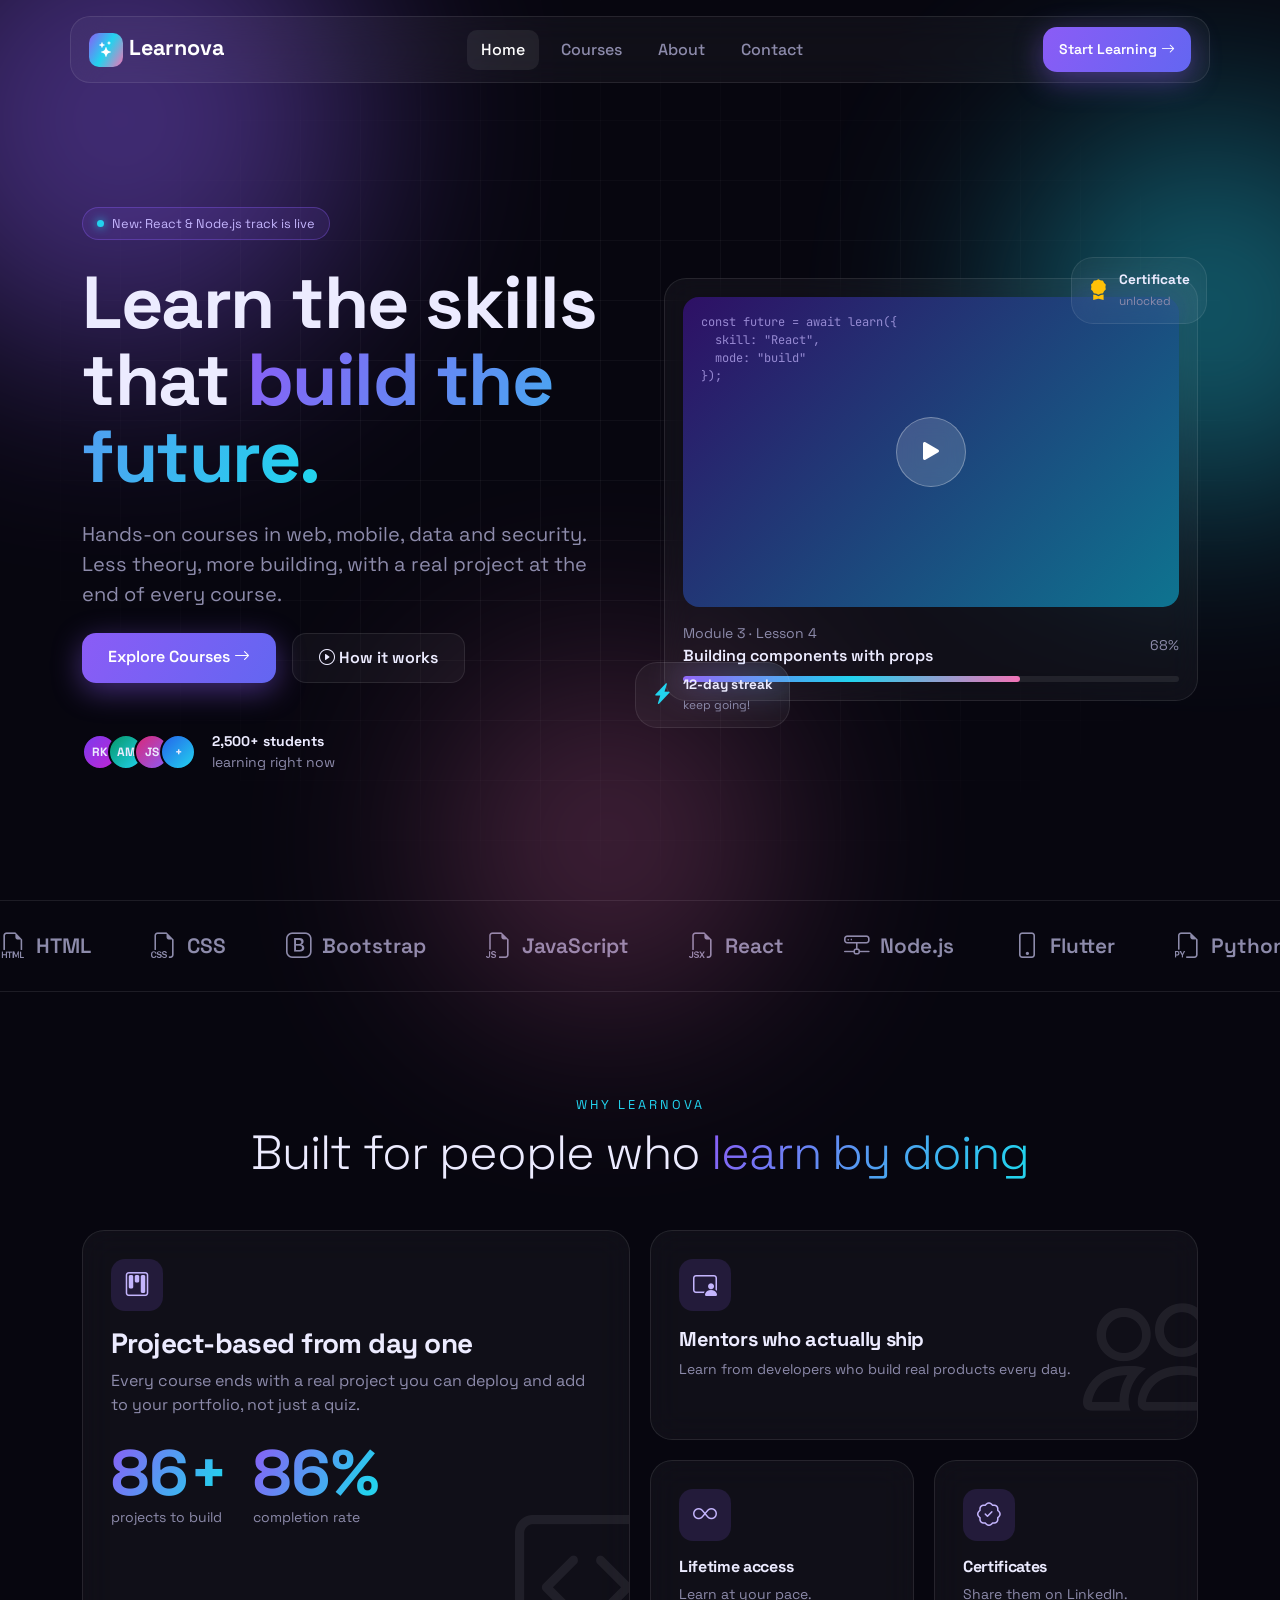
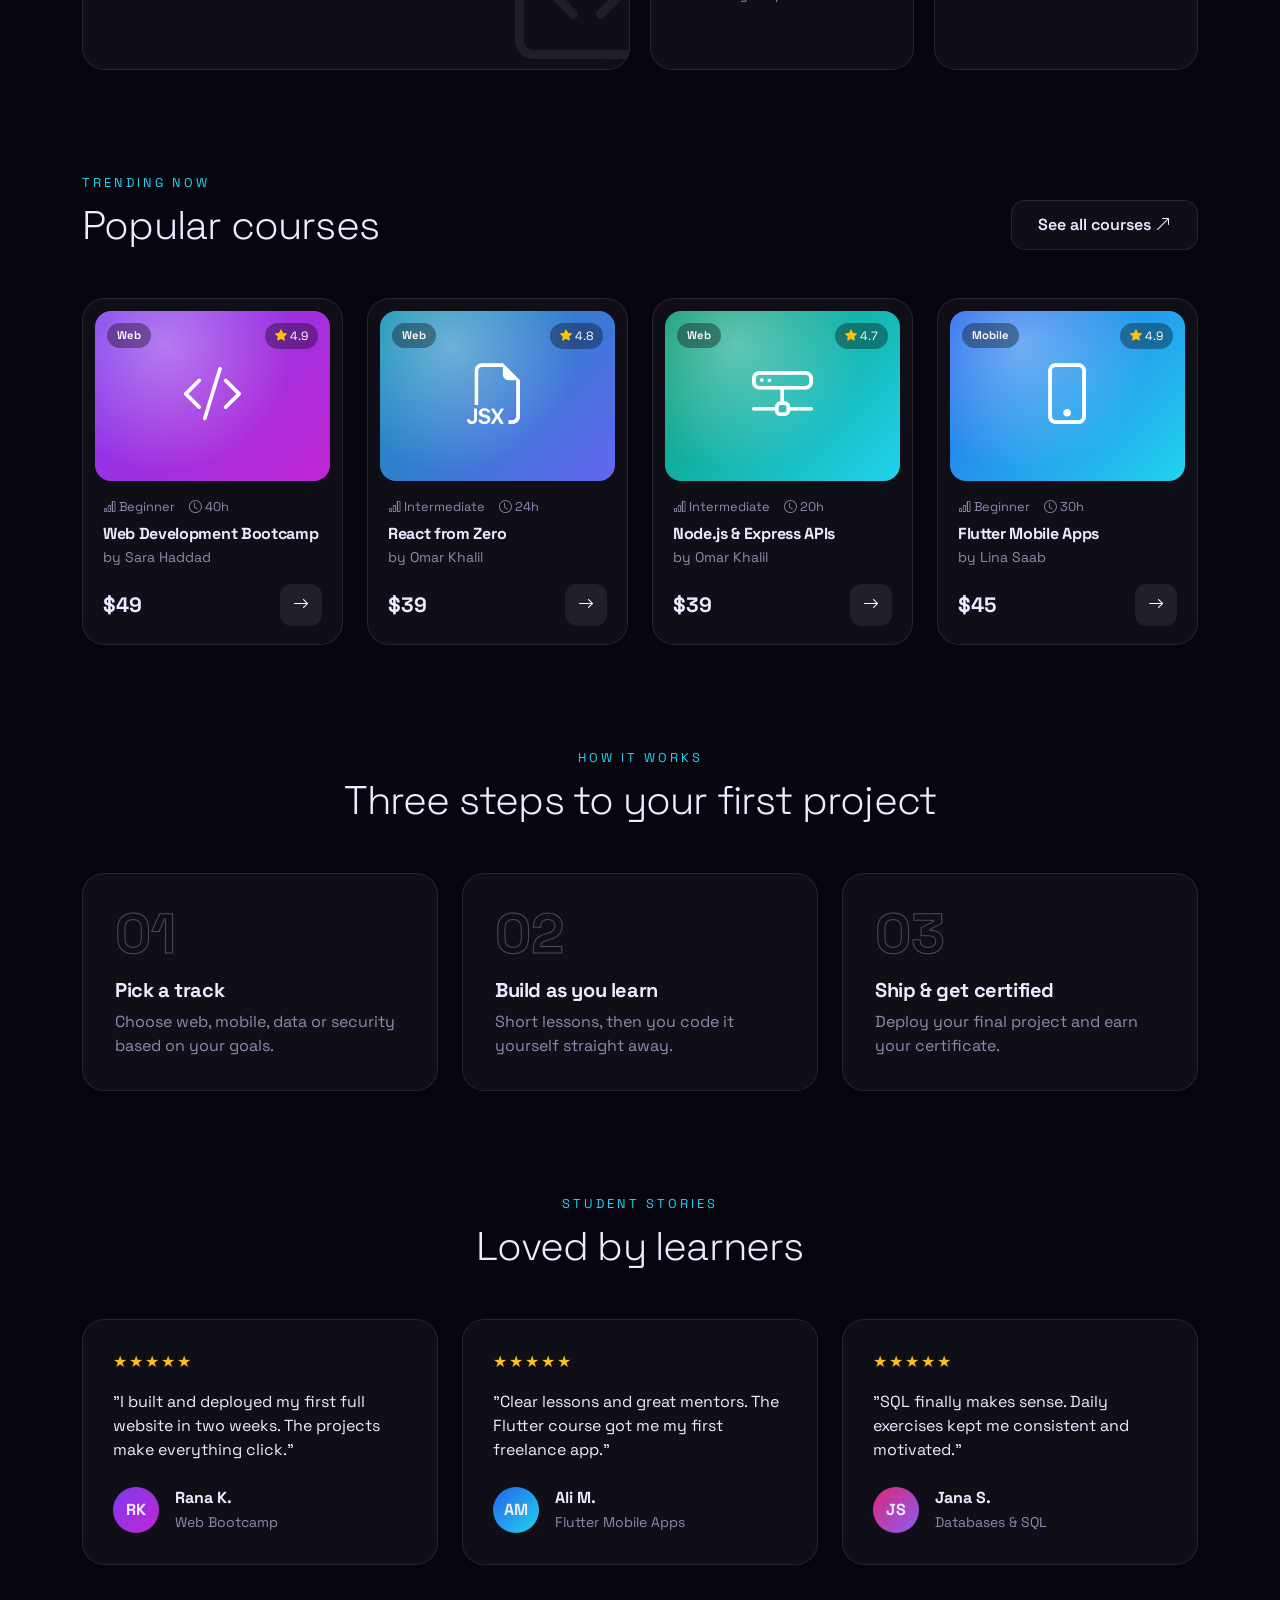
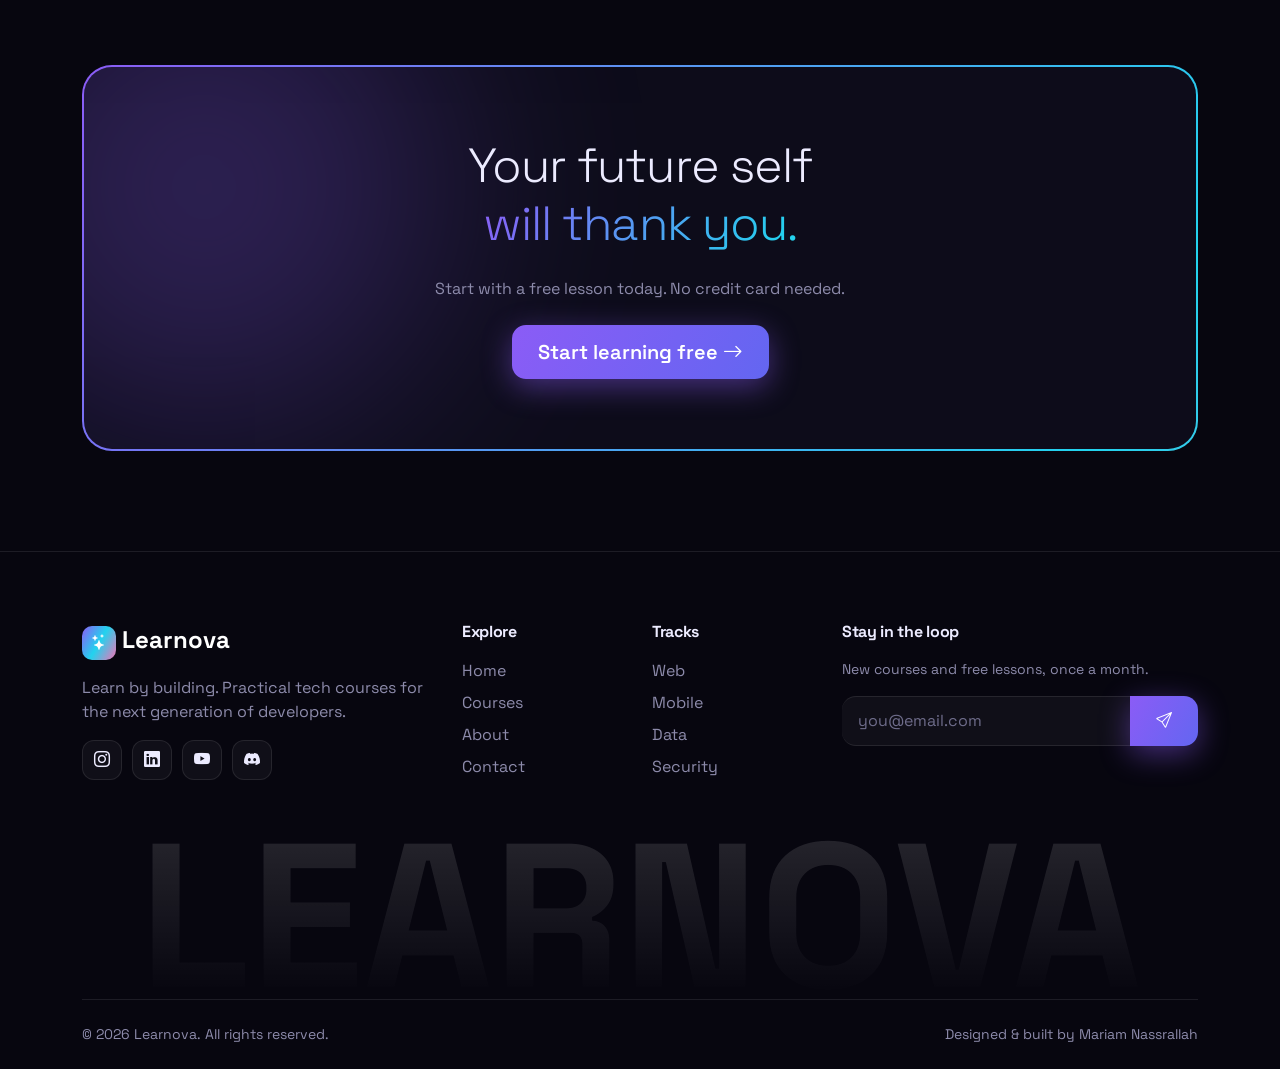
==== index.html @ 52e1ac87 "Initial commit: Learnova website" ====
<!DOCTYPE html>
<html lang="en" data-bs-theme="dark">
<head>
  <meta charset="UTF-8">
  <meta name="viewport" content="width=device-width, initial-scale=1.0">
  <title>Learn by building | Learnova</title>
  <link href="https://cdn.jsdelivr.net/npm/bootstrap@5.3.3/dist/css/bootstrap.min.css" rel="stylesheet">
  <link href="https://cdn.jsdelivr.net/npm/bootstrap-icons@1.11.3/font/bootstrap-icons.min.css" rel="stylesheet">
  <link href="https://fonts.googleapis.com/css2?family=Space+Grotesk:wght@400;500;600;700&family=JetBrains+Mono&display=swap" rel="stylesheet">
  <link href="css/style.css" rel="stylesheet">
</head>
<body>

  <!-- ===== Floating Navbar ===== -->
  <div class="nav-wrap">
    <nav class="navbar navbar-expand-lg glass container">
      <a class="navbar-brand" href="index.html"><span class="logo-mark"><i class="bi bi-stars"></i></span>Learnova</a>
      <button class="navbar-toggler border-0" type="button" data-bs-toggle="collapse" data-bs-target="#mainNav">
        <span class="navbar-toggler-icon"></span>
      </button>
      <div class="collapse navbar-collapse" id="mainNav">
        <ul class="navbar-nav mx-auto">
            <li class="nav-item"><a class="nav-link active" href="index.html">Home</a></li>
            <li class="nav-item"><a class="nav-link" href="courses.html">Courses</a></li>
            <li class="nav-item"><a class="nav-link" href="about.html">About</a></li>
            <li class="nav-item"><a class="nav-link" href="contact.html">Contact</a></li>
        </ul>
        <a href="courses.html" class="btn btn-glow btn-sm px-3">Start Learning <i class="bi bi-arrow-right"></i></a>
      </div>
    </nav>
  </div>

  <!-- ===== Hero ===== -->
  <section class="hero">
    <div class="blob blob-1"></div>
    <div class="blob blob-2"></div>
    <div class="blob blob-3"></div>
    <div class="grid-bg"></div>
    <div class="container z-1">
      <div class="row align-items-center g-5">
        <div class="col-lg-6 reveal">
          <span class="pill"><span class="dot"></span> New: React &amp; Node.js track is live</span>
          <h1 class="mt-4">Learn the skills<br>that <span class="grad-text">build the future.</span></h1>
          <p class="text-muted-c fs-5 my-4">Hands-on courses in web, mobile, data and security. Less theory, more building, with a real project at the end of every course.</p>
          <div class="d-flex flex-wrap gap-3">
            <a href="courses.html" class="btn btn-glow">Explore Courses <i class="bi bi-arrow-right"></i></a>
            <a href="about.html" class="btn btn-ghost"><i class="bi bi-play-circle"></i> How it works</a>
          </div>
          <div class="d-flex align-items-center gap-3 mt-5">
            <div class="avatars">
              <span class="g1">RK</span><span class="g3">AM</span><span class="g6">JS</span><span class="g4">+</span>
            </div>
            <div class="small"><b><span class="counter" data-target="2500">0</span>+ students</b><br><span class="text-muted-c">learning right now</span></div>
          </div>
        </div>

        <div class="col-lg-6 reveal delay-2">
          <div class="glass player">
            <div class="player-screen">
<pre>const future = await learn({
  skill: "React",
  mode: "build"
});</pre>
              <div class="play-btn"><i class="bi bi-play-fill"></i></div>
            </div>
            <div class="d-flex justify-content-between align-items-center mt-3">
              <div>
                <div class="small text-muted-c">Module 3 &middot; Lesson 4</div>
                <div class="fw-semibold">Building components with props</div>
              </div>
              <span class="small text-muted-c">68%</span>
            </div>
            <div class="progress-thin mt-2"><div style="width: 68%"></div></div>

            <div class="glass chip chip-1"><i class="bi bi-award-fill text-warning"></i><div><b>Certificate</b><br><small class="text-muted-c">unlocked</small></div></div>
            <div class="glass chip chip-2"><i class="bi bi-lightning-charge-fill" style="color: var(--cyan)"></i><div><b>12-day streak</b><br><small class="text-muted-c">keep going!</small></div></div>
          </div>
        </div>
      </div>
    </div>
  </section>

  <!-- ===== Tech marquee ===== -->
  <div class="marquee">
    <div class="marquee-track"><span><i class="bi bi-filetype-html"></i>HTML</span><span><i class="bi bi-filetype-css"></i>CSS</span><span><i class="bi bi-bootstrap"></i>Bootstrap</span><span><i class="bi bi-filetype-js"></i>JavaScript</span><span><i class="bi bi-filetype-jsx"></i>React</span><span><i class="bi bi-hdd-network"></i>Node.js</span><span><i class="bi bi-phone"></i>Flutter</span><span><i class="bi bi-filetype-py"></i>Python</span><span><i class="bi bi-database"></i>SQL</span><span><i class="bi bi-git"></i>Git</span><span><i class="bi bi-filetype-html"></i>HTML</span><span><i class="bi bi-filetype-css"></i>CSS</span><span><i class="bi bi-bootstrap"></i>Bootstrap</span><span><i class="bi bi-filetype-js"></i>JavaScript</span><span><i class="bi bi-filetype-jsx"></i>React</span><span><i class="bi bi-hdd-network"></i>Node.js</span><span><i class="bi bi-phone"></i>Flutter</span><span><i class="bi bi-filetype-py"></i>Python</span><span><i class="bi bi-database"></i>SQL</span><span><i class="bi bi-git"></i>Git</span></div>
  </div>

  <!-- ===== Bento: why us ===== -->
  <section>
    <div class="container">
      <div class="text-center mb-5 reveal">
        <span class="eyebrow">Why Learnova</span>
        <h2 class="display-5 mt-2">Built for people who <span class="grad-text">learn by doing</span></h2>
      </div>
      <div class="bento">
        <div class="glass span-2 row-2 reveal">
          <div class="bento-icon"><i class="bi bi-kanban"></i></div>
          <h3>Project-based from day one</h3>
          <p class="text-muted-c">Every course ends with a real project you can deploy and add to your portfolio, not just a quiz.</p>
          <div class="d-flex gap-4 mt-4">
            <div><div class="big-num grad-text"><span class="counter" data-target="120">0</span>+</div><small class="text-muted-c">projects to build</small></div>
            <div><div class="big-num grad-text"><span class="counter" data-target="95">0</span>%</div><small class="text-muted-c">completion rate</small></div>
          </div>
          <i class="bi bi-code-square deco"></i>
        </div>
        <div class="glass span-2 reveal delay-1">
          <div class="bento-icon"><i class="bi bi-person-video3"></i></div>
          <h5>Mentors who actually ship</h5>
          <p class="text-muted-c small mb-0">Learn from developers who build real products every day.</p>
          <i class="bi bi-people deco"></i>
        </div>
        <div class="glass reveal delay-2">
          <div class="bento-icon"><i class="bi bi-infinity"></i></div>
          <h6>Lifetime access</h6>
          <p class="text-muted-c small mb-0">Learn at your pace.</p>
        </div>
        <div class="glass reveal delay-3">
          <div class="bento-icon"><i class="bi bi-patch-check"></i></div>
          <h6>Certificates</h6>
          <p class="text-muted-c small mb-0">Share them on LinkedIn.</p>
        </div>
      </div>
    </div>
  </section>

  <!-- ===== Trending courses ===== -->
  <section class="pt-0">
    <div class="container">
      <div class="d-flex justify-content-between align-items-end flex-wrap gap-3 mb-5 reveal">
        <div>
          <span class="eyebrow">Trending now</span>
          <h2 class="display-6 mt-2 mb-0">Popular courses</h2>
        </div>
        <a href="courses.html" class="btn btn-ghost">See all courses <i class="bi bi-arrow-up-right"></i></a>
      </div>
      <div class="row g-4">
        <div class="col-sm-6 col-lg-3 course-item reveal delay-0" data-category="web">
          <a href="course-details.html?id=web-dev" class="glass course-card text-reset">
            <div class="course-thumb g1">
              <span class="tag">Web</span>
              <span class="rating"><i class="bi bi-star-fill text-warning"></i> 4.9</span>
              <i class="bi bi-code-slash"></i>
            </div>
            <div class="course-body">
              <div class="course-meta mb-2"><span><i class="bi bi-bar-chart"></i> Beginner</span><span><i class="bi bi-clock"></i> 40h</span></div>
              <h5 class="fs-6 mb-1">Web Development Bootcamp</h5>
              <p class="small text-muted-c mb-3">by Sara Haddad</p>
              <div class="d-flex justify-content-between align-items-center mt-auto">
                <span class="price">$49</span>
                <span class="arrow-btn"><i class="bi bi-arrow-right"></i></span>
              </div>
            </div>
          </a>
        </div>
        <div class="col-sm-6 col-lg-3 course-item reveal delay-1" data-category="web">
          <a href="course-details.html?id=react" class="glass course-card text-reset">
            <div class="course-thumb g2">
              <span class="tag">Web</span>
              <span class="rating"><i class="bi bi-star-fill text-warning"></i> 4.8</span>
              <i class="bi bi-filetype-jsx"></i>
            </div>
            <div class="course-body">
              <div class="course-meta mb-2"><span><i class="bi bi-bar-chart"></i> Intermediate</span><span><i class="bi bi-clock"></i> 24h</span></div>
              <h5 class="fs-6 mb-1">React from Zero</h5>
              <p class="small text-muted-c mb-3">by Omar Khalil</p>
              <div class="d-flex justify-content-between align-items-center mt-auto">
                <span class="price">$39</span>
                <span class="arrow-btn"><i class="bi bi-arrow-right"></i></span>
              </div>
            </div>
          </a>
        </div>
        <div class="col-sm-6 col-lg-3 course-item reveal delay-2" data-category="web">
          <a href="course-details.html?id=node" class="glass course-card text-reset">
            <div class="course-thumb g3">
              <span class="tag">Web</span>
              <span class="rating"><i class="bi bi-star-fill text-warning"></i> 4.7</span>
              <i class="bi bi-hdd-network"></i>
            </div>
            <div class="course-body">
              <div class="course-meta mb-2"><span><i class="bi bi-bar-chart"></i> Intermediate</span><span><i class="bi bi-clock"></i> 20h</span></div>
              <h5 class="fs-6 mb-1">Node.js & Express APIs</h5>
              <p class="small text-muted-c mb-3">by Omar Khalil</p>
              <div class="d-flex justify-content-between align-items-center mt-auto">
                <span class="price">$39</span>
                <span class="arrow-btn"><i class="bi bi-arrow-right"></i></span>
              </div>
            </div>
          </a>
        </div>
        <div class="col-sm-6 col-lg-3 course-item reveal delay-3" data-category="mobile">
          <a href="course-details.html?id=flutter" class="glass course-card text-reset">
            <div class="course-thumb g4">
              <span class="tag">Mobile</span>
              <span class="rating"><i class="bi bi-star-fill text-warning"></i> 4.9</span>
              <i class="bi bi-phone"></i>
            </div>
            <div class="course-body">
              <div class="course-meta mb-2"><span><i class="bi bi-bar-chart"></i> Beginner</span><span><i class="bi bi-clock"></i> 30h</span></div>
              <h5 class="fs-6 mb-1">Flutter Mobile Apps</h5>
              <p class="small text-muted-c mb-3">by Lina Saab</p>
              <div class="d-flex justify-content-between align-items-center mt-auto">
                <span class="price">$45</span>
                <span class="arrow-btn"><i class="bi bi-arrow-right"></i></span>
              </div>
            </div>
          </a>
        </div>
      </div>
    </div>
  </section>

  <!-- ===== How it works ===== -->
  <section class="pt-0">
    <div class="container">
      <div class="text-center mb-5 reveal">
        <span class="eyebrow">How it works</span>
        <h2 class="display-6 mt-2">Three steps to your first project</h2>
      </div>
      <div class="row g-4">
        <div class="col-md-4 reveal"><div class="glass step"><div class="step-num">01</div><h5 class="mt-3">Pick a track</h5><p class="text-muted-c mb-0">Choose web, mobile, data or security based on your goals.</p></div></div>
        <div class="col-md-4 reveal delay-1"><div class="glass step"><div class="step-num">02</div><h5 class="mt-3">Build as you learn</h5><p class="text-muted-c mb-0">Short lessons, then you code it yourself straight away.</p></div></div>
        <div class="col-md-4 reveal delay-2"><div class="glass step"><div class="step-num">03</div><h5 class="mt-3">Ship &amp; get certified</h5><p class="text-muted-c mb-0">Deploy your final project and earn your certificate.</p></div></div>
      </div>
    </div>
  </section>

  <!-- ===== Testimonials ===== -->
  <section class="pt-0">
    <div class="container">
      <div class="text-center mb-5 reveal">
        <span class="eyebrow">Student stories</span>
        <h2 class="display-6 mt-2">Loved by learners</h2>
      </div>
      <div class="row g-4">
        <div class="col-md-4 reveal"><div class="glass quote-card"><div class="stars mb-3">&#9733;&#9733;&#9733;&#9733;&#9733;</div><p>"I built and deployed my first full website in two weeks. The projects make everything click."</p><div class="d-flex align-items-center gap-3 mt-4"><div class="avatar g1">RK</div><div><b>Rana K.</b><br><small class="text-muted-c">Web Bootcamp</small></div></div></div></div>
        <div class="col-md-4 reveal delay-1"><div class="glass quote-card"><div class="stars mb-3">&#9733;&#9733;&#9733;&#9733;&#9733;</div><p>"Clear lessons and great mentors. The Flutter course got me my first freelance app."</p><div class="d-flex align-items-center gap-3 mt-4"><div class="avatar g4">AM</div><div><b>Ali M.</b><br><small class="text-muted-c">Flutter Mobile Apps</small></div></div></div></div>
        <div class="col-md-4 reveal delay-2"><div class="glass quote-card"><div class="stars mb-3">&#9733;&#9733;&#9733;&#9733;&#9733;</div><p>"SQL finally makes sense. Daily exercises kept me consistent and motivated."</p><div class="d-flex align-items-center gap-3 mt-4"><div class="avatar g6">JS</div><div><b>Jana S.</b><br><small class="text-muted-c">Databases &amp; SQL</small></div></div></div></div>
      </div>
    </div>
  </section>

  <!-- ===== CTA ===== -->
  <section class="pt-0">
    <div class="container reveal">
      <div class="cta-border">
        <div class="cta-inner text-center">
          <div class="blob blob-1" style="opacity: 0.25;"></div>
          <div class="z-1">
            <h2 class="display-5">Your future self<br><span class="grad-text">will thank you.</span></h2>
            <p class="text-muted-c my-4">Start with a free lesson today. No credit card needed.</p>
            <a href="courses.html" class="btn btn-glow btn-lg">Start learning free <i class="bi bi-arrow-right"></i></a>
          </div>
        </div>
      </div>
    </div>
  </section>

  <!-- ===== Footer ===== -->
  <footer>
    <div class="container">
      <div class="row g-4">
        <div class="col-lg-4">
          <a class="navbar-brand fs-4 fw-bold text-white" href="index.html"><span class="logo-mark"><i class="bi bi-stars"></i></span>Learnova</a>
          <p class="text-muted-c mt-3">Learn by building. Practical tech courses for the next generation of developers.</p>
          <div class="social">
            <a href="#"><i class="bi bi-instagram"></i></a>
            <a href="#"><i class="bi bi-linkedin"></i></a>
            <a href="#"><i class="bi bi-youtube"></i></a>
            <a href="#"><i class="bi bi-discord"></i></a>
          </div>
        </div>
        <div class="col-6 col-lg-2">
          <h6>Explore</h6>
          <ul class="list-unstyled">
            <li class="mb-2"><a href="index.html">Home</a></li>
            <li class="mb-2"><a href="courses.html">Courses</a></li>
            <li class="mb-2"><a href="about.html">About</a></li>
            <li class="mb-2"><a href="contact.html">Contact</a></li>
          </ul>
        </div>
        <div class="col-6 col-lg-2">
          <h6>Tracks</h6>
          <ul class="list-unstyled">
            <li class="mb-2"><a href="courses.html">Web</a></li>
            <li class="mb-2"><a href="courses.html">Mobile</a></li>
            <li class="mb-2"><a href="courses.html">Data</a></li>
            <li class="mb-2"><a href="courses.html">Security</a></li>
          </ul>
        </div>
        <div class="col-lg-4">
          <h6>Stay in the loop</h6>
          <p class="text-muted-c small">New courses and free lessons, once a month.</p>
          <div class="input-group">
            <input type="email" class="form-control" placeholder="you@email.com">
            <button class="btn btn-glow"><i class="bi bi-send"></i></button>
          </div>
        </div>
      </div>
      <div class="big-word">LEARNOVA</div>
      <div class="d-flex flex-column flex-md-row justify-content-between py-4 small text-muted-c gap-2" style="border-top: 1px solid var(--glass-border);">
        <span>&copy; 2026 Learnova. All rights reserved.</span>
        <span>Designed &amp; built by Mariam Nassrallah</span>
      </div>
    </div>
  </footer>

  <script src="https://cdn.jsdelivr.net/npm/bootstrap@5.3.3/dist/js/bootstrap.bundle.min.js"></script>
  <script src="js/main.js"></script>
</body>
</html>
---- css/style.css ----
/* =========================================
   Learnova - modern dark theme
   ========================================= */
:root {
  --bg: #07060f;
  --bg-2: #0d0c1a;
  --text: #ecebff;
  --muted: #8d8bab;
  --violet: #8b5cf6;
  --cyan: #22d3ee;
  --pink: #f472b6;
  --glass: rgba(255, 255, 255, 0.04);
  --glass-border: rgba(255, 255, 255, 0.09);
  --grad: linear-gradient(120deg, var(--violet), var(--cyan), var(--pink));
}

body {
  background: var(--bg);
  color: var(--text);
  font-family: "Space Grotesk", sans-serif;
  overflow-x: hidden;
}
h1, h2, h3, h4, h5, h6 { font-weight: 700; letter-spacing: -0.02em; }
section { padding: 100px 0; position: relative; }
a { text-decoration: none; }
.text-muted-c { color: var(--muted) !important; }
::selection { background: var(--violet); color: #fff; }

/* ---------- Background blobs + grid ---------- */
.blob {
  position: absolute; border-radius: 50%; filter: blur(110px);
  opacity: 0.45; z-index: 0; pointer-events: none;
  animation: float 12s ease-in-out infinite alternate;
}
.blob-1 { width: 480px; height: 480px; background: var(--violet); top: -120px; left: -120px; }
.blob-2 { width: 380px; height: 380px; background: var(--cyan); top: 120px; right: -120px; animation-delay: -4s; }
.blob-3 { width: 320px; height: 320px; background: var(--pink); bottom: -100px; left: 35%; animation-delay: -8s; opacity: 0.3; }
@keyframes float { to { transform: translate(40px, 30px) scale(1.1); } }

.grid-bg {
  position: absolute; inset: 0; z-index: 0; pointer-events: none;
  background-image:
    linear-gradient(rgba(255,255,255,0.04) 1px, transparent 1px),
    linear-gradient(90deg, rgba(255,255,255,0.04) 1px, transparent 1px);
  background-size: 60px 60px;
  mask-image: radial-gradient(ellipse at center, #000 30%, transparent 75%);
}
.z-1 { position: relative; z-index: 1; }

/* ---------- Glass + gradient helpers ---------- */
.glass {
  background: var(--glass);
  border: 1px solid var(--glass-border);
  backdrop-filter: blur(16px);
  -webkit-backdrop-filter: blur(16px);
  border-radius: 22px;
}
.grad-text {
  background: var(--grad);
  background-size: 200% auto;
  -webkit-background-clip: text; background-clip: text;
  color: transparent;
  animation: shine 5s linear infinite;
}
@keyframes shine { to { background-position: 200% center; } }

.pill {
  display: inline-flex; align-items: center; gap: 8px;
  padding: 6px 14px; border-radius: 50px; font-size: 0.8rem;
  background: rgba(139, 92, 246, 0.12); border: 1px solid rgba(139, 92, 246, 0.35);
  color: #c4b5fd;
}
.pill .dot { width: 7px; height: 7px; border-radius: 50%; background: var(--cyan); box-shadow: 0 0 10px var(--cyan); }
.eyebrow { font-size: 0.8rem; letter-spacing: 3px; text-transform: uppercase; color: var(--cyan); }

/* ---------- Buttons ---------- */
.btn-glow {
  background: linear-gradient(120deg, var(--violet), #6366f1);
  color: #fff; border: none; border-radius: 14px; padding: 12px 26px; font-weight: 600;
  box-shadow: 0 8px 30px rgba(139, 92, 246, 0.45); transition: 0.3s;
}
.btn-glow:hover { color: #fff; transform: translateY(-2px); box-shadow: 0 12px 40px rgba(139, 92, 246, 0.65); }
.btn-ghost {
  background: var(--glass); border: 1px solid var(--glass-border); color: var(--text);
  border-radius: 14px; padding: 12px 26px; font-weight: 600; transition: 0.3s;
}
.btn-ghost:hover { background: rgba(255,255,255,0.1); color: #fff; }

/* ---------- Floating pill navbar ---------- */
.nav-wrap { position: fixed; top: 16px; left: 0; right: 0; z-index: 1000; padding: 0 12px; }
.navbar.glass { border-radius: 20px; padding: 10px 18px; transition: 0.3s; }
.navbar.scrolled { background: rgba(13, 12, 26, 0.85); }
.navbar-brand { font-weight: 700; font-size: 1.35rem; color: #fff !important; }
.logo-mark {
  display: inline-flex; width: 34px; height: 34px; border-radius: 10px; margin-right: 6px;
  background: var(--grad); align-items: center; justify-content: center; font-size: 1rem;
}
.navbar .nav-link { color: var(--muted); font-weight: 500; margin: 0 4px; border-radius: 10px; padding: 8px 14px !important; }
.navbar .nav-link:hover { color: #fff; }
.navbar .nav-link.active { color: #fff; background: rgba(255,255,255,0.07); }

/* ---------- Hero ---------- */
.hero { padding: 180px 0 100px; min-height: 100vh; display: flex; align-items: center; }
.hero h1 { font-size: clamp(2.6rem, 6vw, 4.6rem); line-height: 1.05; }
.avatars span {
  width: 36px; height: 36px; border-radius: 50%; display: inline-flex; align-items: center; justify-content: center;
  border: 2px solid var(--bg); margin-left: -10px; font-size: 0.75rem; font-weight: 700;
}
.avatars span:first-child { margin-left: 0; }

/* Player mockup */
.player { padding: 18px; position: relative; }
.player-screen {
  border-radius: 16px; aspect-ratio: 16 / 10; position: relative; overflow: hidden;
  background: linear-gradient(135deg, #2e1065, #0e7490);
  display: flex; align-items: center; justify-content: center;
}
.player-screen pre {
  position: absolute; left: 18px; top: 16px; margin: 0; font-size: 0.75rem;
  font-family: "JetBrains Mono", monospace; color: #c4b5fd; opacity: 0.7;
}
.play-btn {
  width: 70px; height: 70px; border-radius: 50%; background: rgba(255,255,255,0.15);
  backdrop-filter: blur(10px); display: flex; align-items: center; justify-content: center;
  font-size: 2rem; color: #fff; border: 1px solid rgba(255,255,255,0.3);
  animation: pulse 2s infinite;
}
@keyframes pulse {
  0% { box-shadow: 0 0 0 0 rgba(255,255,255,0.4); }
  100% { box-shadow: 0 0 0 25px rgba(255,255,255,0); }
}
.progress-thin { height: 6px; background: rgba(255,255,255,0.08); border-radius: 10px; overflow: hidden; }
.progress-thin div { height: 100%; background: var(--grad); border-radius: 10px; }

.chip {
  position: absolute; padding: 12px 16px; display: flex; align-items: center; gap: 10px;
  font-size: 0.85rem; animation: bob 4s ease-in-out infinite;
}
.chip i { font-size: 1.3rem; }
.chip-1 { top: -22px; right: -10px; }
.chip-2 { bottom: 40px; left: -40px; animation-delay: -2s; }
@keyframes bob { 50% { transform: translateY(-10px); } }

/* ---------- Marquee ---------- */
.marquee { overflow: hidden; border-top: 1px solid var(--glass-border); border-bottom: 1px solid var(--glass-border); padding: 26px 0; }
.marquee-track { display: flex; gap: 60px; width: max-content; animation: scroll 30s linear infinite; }
.marquee-track span { font-size: 1.3rem; font-weight: 600; color: var(--muted); white-space: nowrap; display: flex; align-items: center; gap: 10px; }
.marquee-track i { font-size: 1.6rem; }
@keyframes scroll { to { transform: translateX(-50%); } }

/* ---------- Bento grid ---------- */
.bento { display: grid; gap: 20px; grid-template-columns: repeat(4, 1fr); grid-auto-rows: 210px; }
.bento > div { padding: 28px; overflow: hidden; position: relative; transition: 0.3s; }
.bento > div:hover { border-color: rgba(139, 92, 246, 0.5); }
.span-2 { grid-column: span 2; }
.row-2 { grid-row: span 2; }
.bento .big-num { font-size: 4rem; font-weight: 700; line-height: 1; }
.bento-icon {
  width: 52px; height: 52px; border-radius: 14px; display: flex; align-items: center; justify-content: center;
  font-size: 1.5rem; background: rgba(139, 92, 246, 0.15); color: #c4b5fd; margin-bottom: 16px;
}
.bento .deco {
  position: absolute; right: -30px; bottom: -30px; font-size: 9rem; opacity: 0.07;
}
@media (max-width: 991px) {
  .bento { grid-template-columns: repeat(2, 1fr); grid-auto-rows: auto; }
  .bento > div { min-height: 190px; }
}
@media (max-width: 575px) {
  .bento { grid-template-columns: 1fr; }
  .span-2, .row-2 { grid-column: auto; grid-row: auto; }
}

/* ---------- Course cards ---------- */
.course-card { padding: 12px; height: 100%; display: flex; flex-direction: column; transition: 0.35s; position: relative; }
.course-card:hover { transform: translateY(-8px); border-color: rgba(139, 92, 246, 0.6); box-shadow: 0 20px 50px rgba(139, 92, 246, 0.2); }
.course-thumb {
  height: 170px; border-radius: 16px; display: flex; align-items: center; justify-content: center;
  font-size: 3.8rem; color: #fff; position: relative; overflow: hidden;
}
.course-thumb::after {
  content: ""; position: absolute; inset: 0;
  background: radial-gradient(circle at 30% 20%, rgba(255,255,255,0.35), transparent 60%);
}
.course-thumb i { transition: 0.4s; z-index: 1; }
.course-card:hover .course-thumb i { transform: scale(1.15) rotate(-6deg); }
.course-thumb .tag {
  position: absolute; top: 12px; left: 12px; z-index: 2; font-size: 0.7rem; font-weight: 600;
  padding: 4px 10px; border-radius: 30px; background: rgba(0,0,0,0.35); backdrop-filter: blur(6px);
}
.course-thumb .rating {
  position: absolute; top: 12px; right: 12px; z-index: 2; font-size: 0.75rem;
  padding: 4px 10px; border-radius: 30px; background: rgba(0,0,0,0.35);
}
.course-body { padding: 16px 8px 6px; display: flex; flex-direction: column; flex-grow: 1; }
.course-meta { font-size: 0.8rem; color: var(--muted); display: flex; gap: 14px; }
.price { font-size: 1.3rem; font-weight: 700; }
.arrow-btn {
  width: 42px; height: 42px; border-radius: 12px; display: inline-flex; align-items: center; justify-content: center;
  background: rgba(255,255,255,0.07); color: #fff; transition: 0.3s;
}
.course-card:hover .arrow-btn { background: var(--violet); transform: rotate(-45deg); }

/* Thumbnail gradients */
.g1 { background: linear-gradient(135deg, #7c3aed, #c026d3); }
.g2 { background: linear-gradient(135deg, #0891b2, #6366f1); }
.g3 { background: linear-gradient(135deg, #059669, #22d3ee); }
.g4 { background: linear-gradient(135deg, #2563eb, #22d3ee); }
.g5 { background: linear-gradient(135deg, #d97706, #f43f5e); }
.g6 { background: linear-gradient(135deg, #db2777, #8b5cf6); }
.g7 { background: linear-gradient(135deg, #ea580c, #facc15); }
.g8 { background: linear-gradient(135deg, #1e1b4b, #475569); }

/* ---------- Steps ---------- */
.step { padding: 32px; height: 100%; position: relative; }
.step-num {
  font-size: 3.5rem; font-weight: 700; line-height: 1;
  -webkit-text-stroke: 1px rgba(255,255,255,0.25); color: transparent;
}

/* ---------- Testimonials ---------- */
.quote-card { padding: 30px; height: 100%; }
.stars { color: #fbbf24; letter-spacing: 2px; }
.avatar {
  width: 46px; height: 46px; border-radius: 50%; display: flex; align-items: center; justify-content: center;
  font-weight: 700; flex-shrink: 0;
}

/* ---------- CTA with gradient border ---------- */
.cta-border { padding: 2px; border-radius: 30px; background: var(--grad); background-size: 200% auto; animation: shine 6s linear infinite; }
.cta-inner { border-radius: 28px; background: var(--bg-2); padding: 70px 30px; position: relative; overflow: hidden; }

/* ---------- Page header ---------- */
.page-header { padding: 190px 0 80px; overflow: hidden; }
.page-header h1 { font-size: clamp(2.4rem, 5vw, 3.8rem); }
.breadcrumb-item a { color: var(--muted); }
.breadcrumb-item.active { color: #c4b5fd; }

/* ---------- Filters / inputs ---------- */
.filter-btn {
  border-radius: 50px; padding: 8px 20px; margin: 4px; color: var(--muted);
  background: var(--glass); border: 1px solid var(--glass-border); transition: 0.3s;
}
.filter-btn:hover { color: #fff; }
.filter-btn.active { background: var(--violet); border-color: var(--violet); color: #fff; box-shadow: 0 5px 20px rgba(139,92,246,0.4); }
.form-control, .form-select, .input-group-text {
  background: rgba(255,255,255,0.04); border: 1px solid var(--glass-border); color: var(--text);
  border-radius: 14px; padding: 12px 16px;
}
.form-control::placeholder { color: #6e6c8a; }
.form-control:focus, .form-select:focus {
  background: rgba(255,255,255,0.06); color: #fff; border-color: var(--violet);
  box-shadow: 0 0 0 4px rgba(139, 92, 246, 0.15);
}
.input-group .input-group-text { border-right: 0; }
.input-group .form-control { border-left: 0; }

.pagination .page-link {
  background: var(--glass); border: 1px solid var(--glass-border); color: var(--text);
  margin: 0 4px; border-radius: 12px !important; width: 44px; height: 44px;
  display: flex; align-items: center; justify-content: center;
}
.pagination .active .page-link { background: var(--violet); border-color: var(--violet); }

/* ---------- Course details ---------- */
.nav-pills .nav-link { color: var(--muted); border-radius: 12px; padding: 10px 20px; }
.nav-pills .nav-link.active { background: var(--violet); color: #fff; }
.accordion { --bs-accordion-bg: transparent; --bs-accordion-border-color: var(--glass-border); }
.accordion-item { background: var(--glass); border-radius: 16px !important; overflow: hidden; margin-bottom: 12px; border: 1px solid var(--glass-border) !important; }
.accordion-button { background: transparent; color: var(--text); font-weight: 600; box-shadow: none !important; }
.accordion-button:not(.collapsed) { background: rgba(139, 92, 246, 0.12); color: #c4b5fd; }
.lesson { display: flex; justify-content: space-between; padding: 12px 20px; border-top: 1px solid var(--glass-border); font-size: 0.9rem; }
.sticky-side { position: sticky; top: 110px; }
.modal-content { background: var(--bg-2); border: 1px solid var(--glass-border); border-radius: 24px; }

/* ---------- Team ---------- */
.team-card { padding: 30px 20px; text-align: center; height: 100%; transition: 0.3s; }
.team-card:hover { transform: translateY(-6px); border-color: rgba(34, 211, 238, 0.5); }
.team-avatar {
  width: 96px; height: 96px; border-radius: 28px; margin: 0 auto 16px;
  display: flex; align-items: center; justify-content: center; font-size: 1.8rem; font-weight: 700; color: #fff;
  transform: rotate(-6deg); transition: 0.3s;
}
.team-card:hover .team-avatar { transform: rotate(0); }

/* ---------- Contact ---------- */
.info-row { display: flex; gap: 16px; align-items: center; padding: 18px; }
.info-row .bento-icon { margin: 0; flex-shrink: 0; }

/* ---------- Footer ---------- */
footer { border-top: 1px solid var(--glass-border); padding-top: 70px; position: relative; overflow: hidden; }
footer h6 { margin-bottom: 18px; }
footer a { color: var(--muted); }
footer a:hover { color: #fff; }
.big-word {
  font-size: clamp(4rem, 16vw, 13rem); font-weight: 700; line-height: 0.8; text-align: center;
  background: linear-gradient(180deg, rgba(255,255,255,0.12), transparent);
  -webkit-background-clip: text; background-clip: text; color: transparent;
  margin-top: 40px; user-select: none;
}
.social a {
  width: 40px; height: 40px; border-radius: 12px; display: inline-flex; align-items: center; justify-content: center;
  background: var(--glass); border: 1px solid var(--glass-border); color: var(--text); margin-right: 6px; transition: 0.3s;
}
.social a:hover { background: var(--violet); color: #fff; }

/* ---------- Scroll reveal ---------- */
.reveal { opacity: 0; transform: translateY(40px); transition: 0.8s cubic-bezier(.2,.7,.2,1); }
.reveal.show { opacity: 1; transform: none; }
.delay-1 { transition-delay: 0.1s; }
.delay-2 { transition-delay: 0.2s; }
.delay-3 { transition-delay: 0.3s; }

@media (max-width: 991px) {
  .chip-2 { left: 0; }
  .chip-1 { right: 0; }
  .sticky-side { position: static; }
  .navbar-collapse { padding-top: 12px; }
}

/* Keep glowing blobs from causing sideways scroll */
.hero, .page-header, section { overflow-x: clip; }
.chip-2 { bottom: -28px; left: -30px; }
.page-header, .hero { position: relative; }
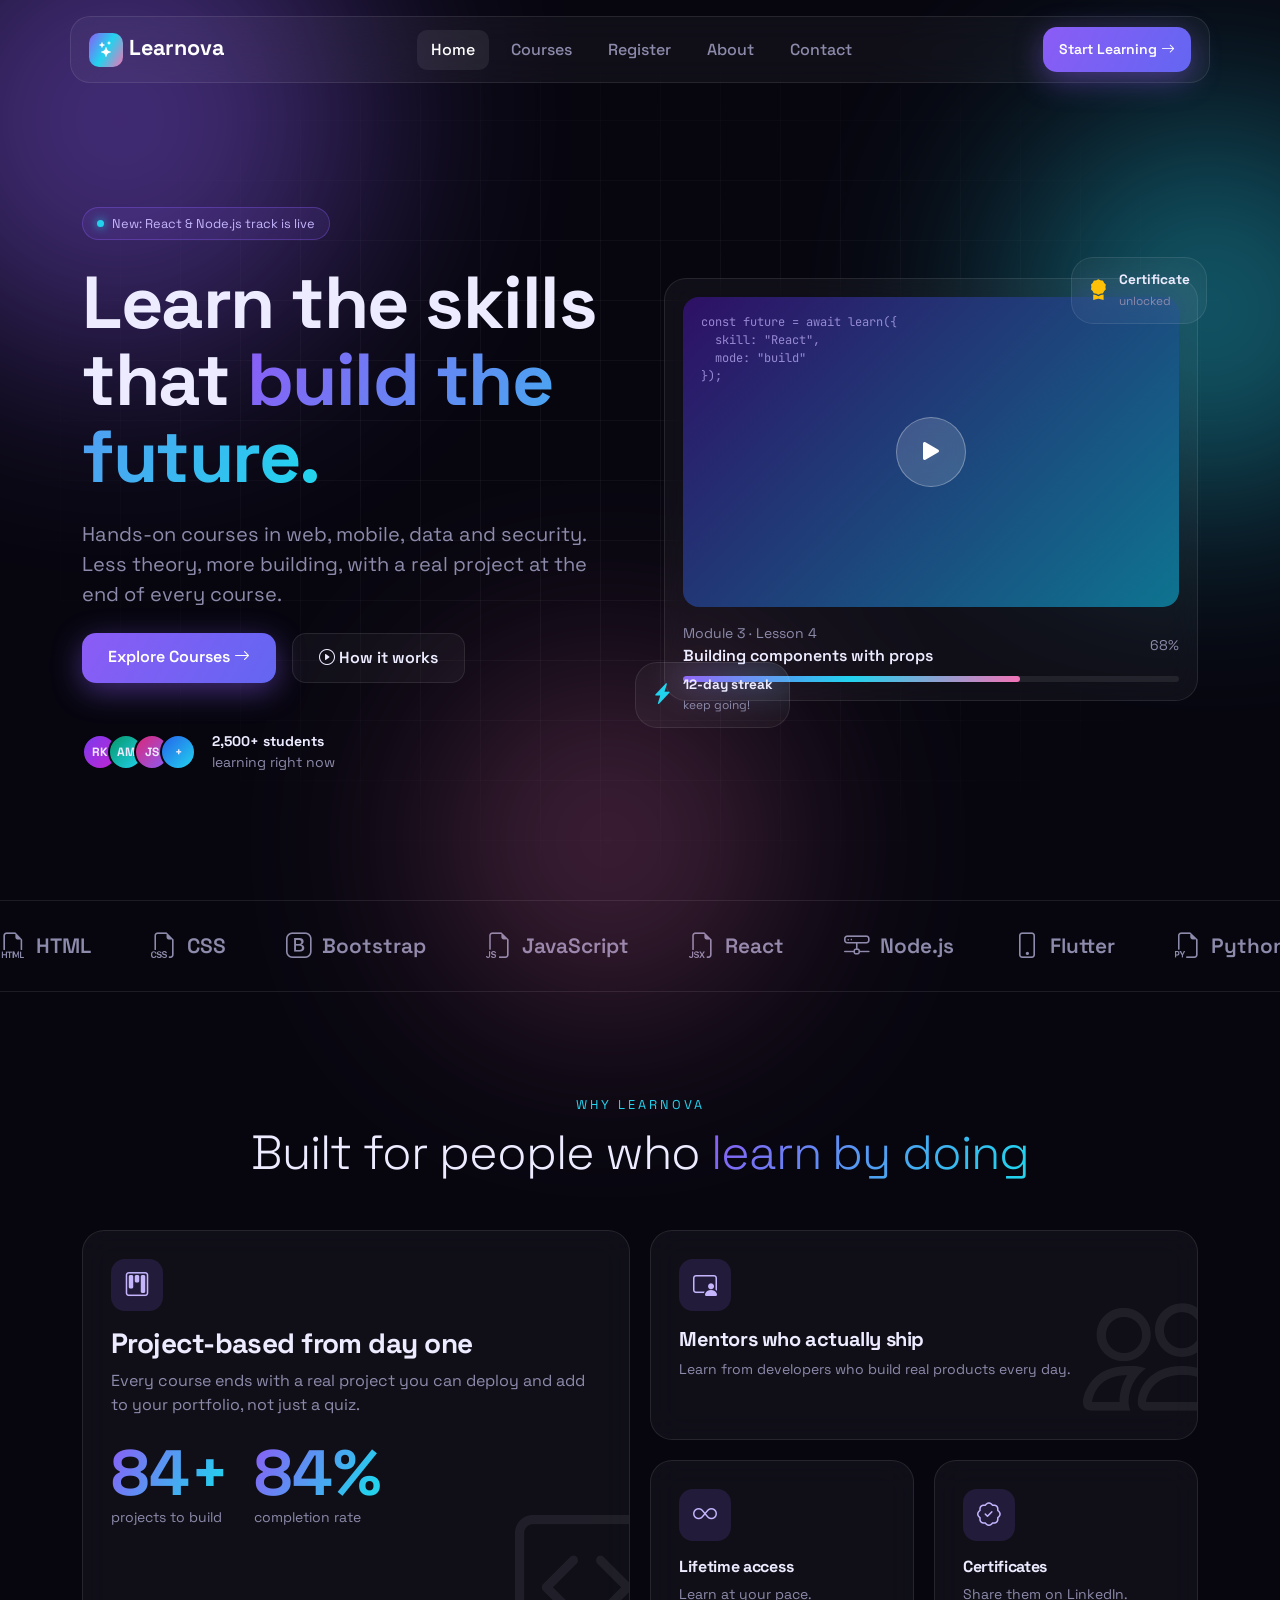
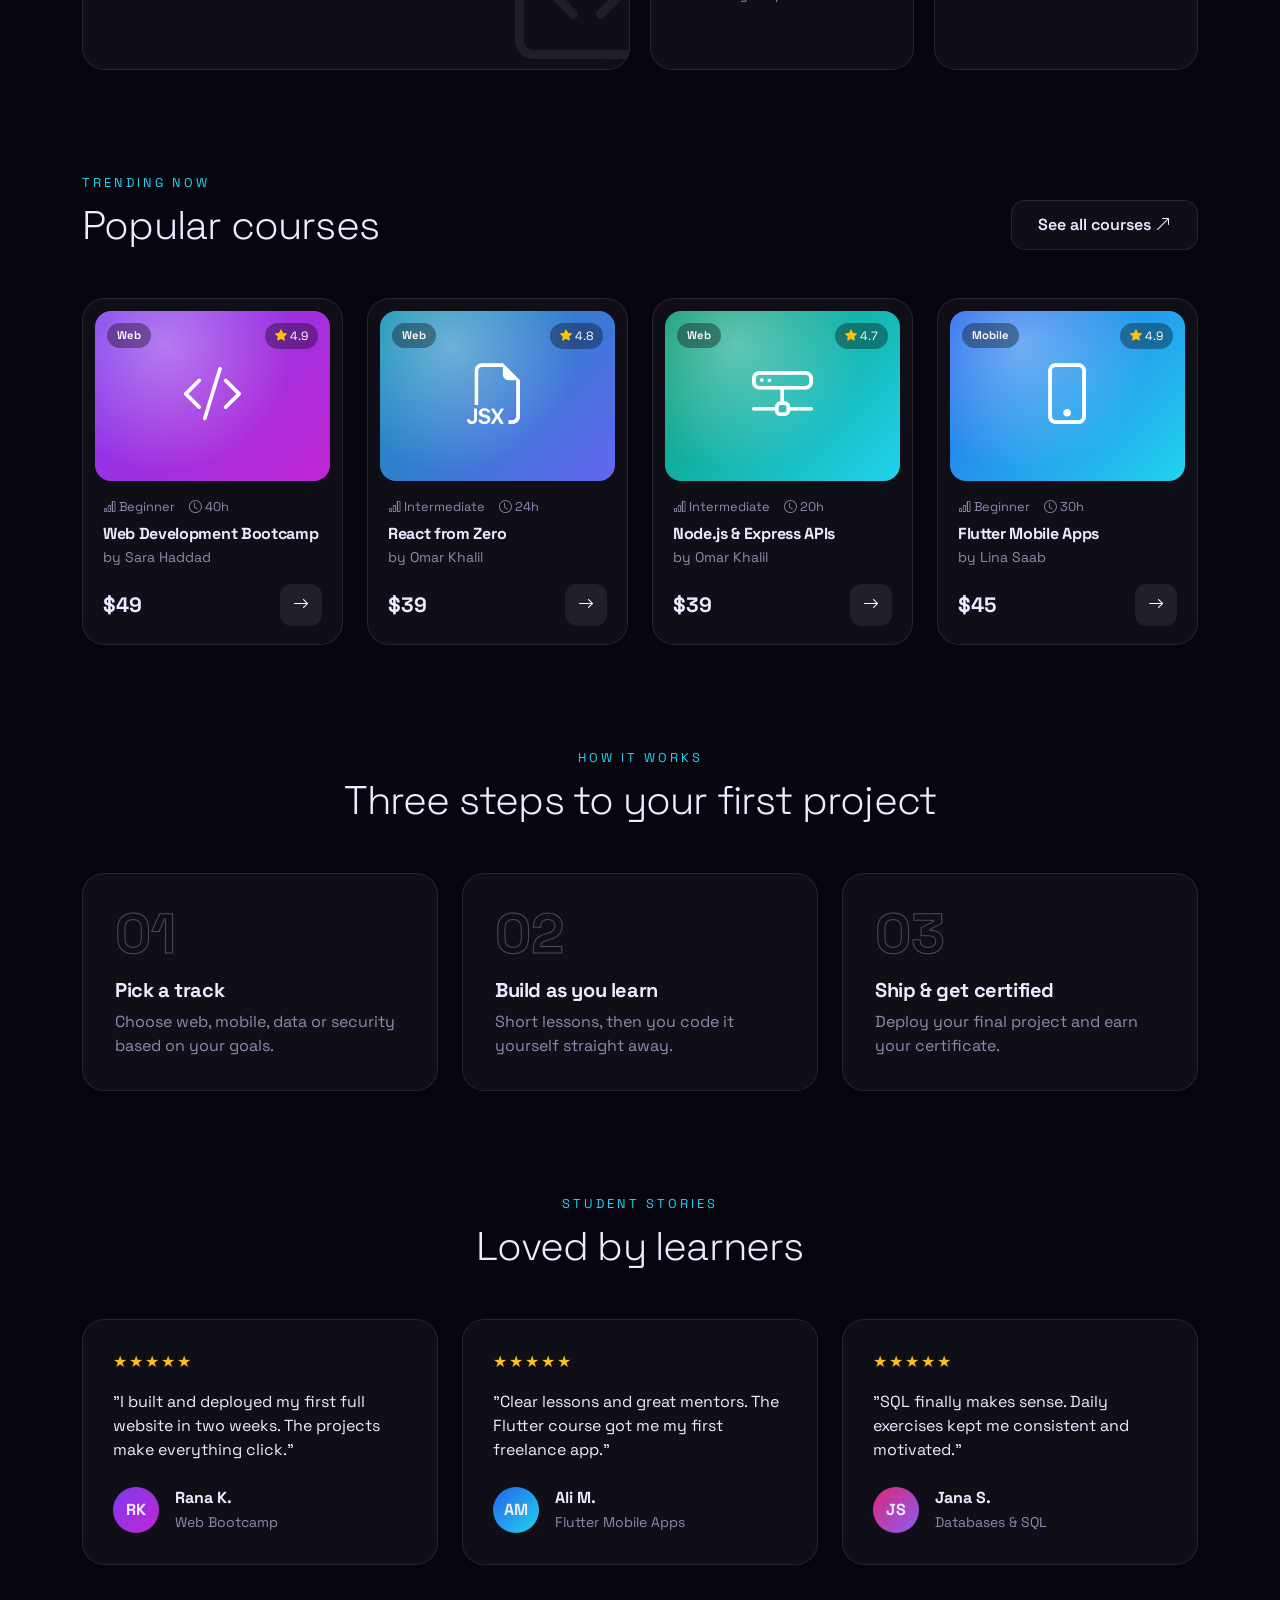
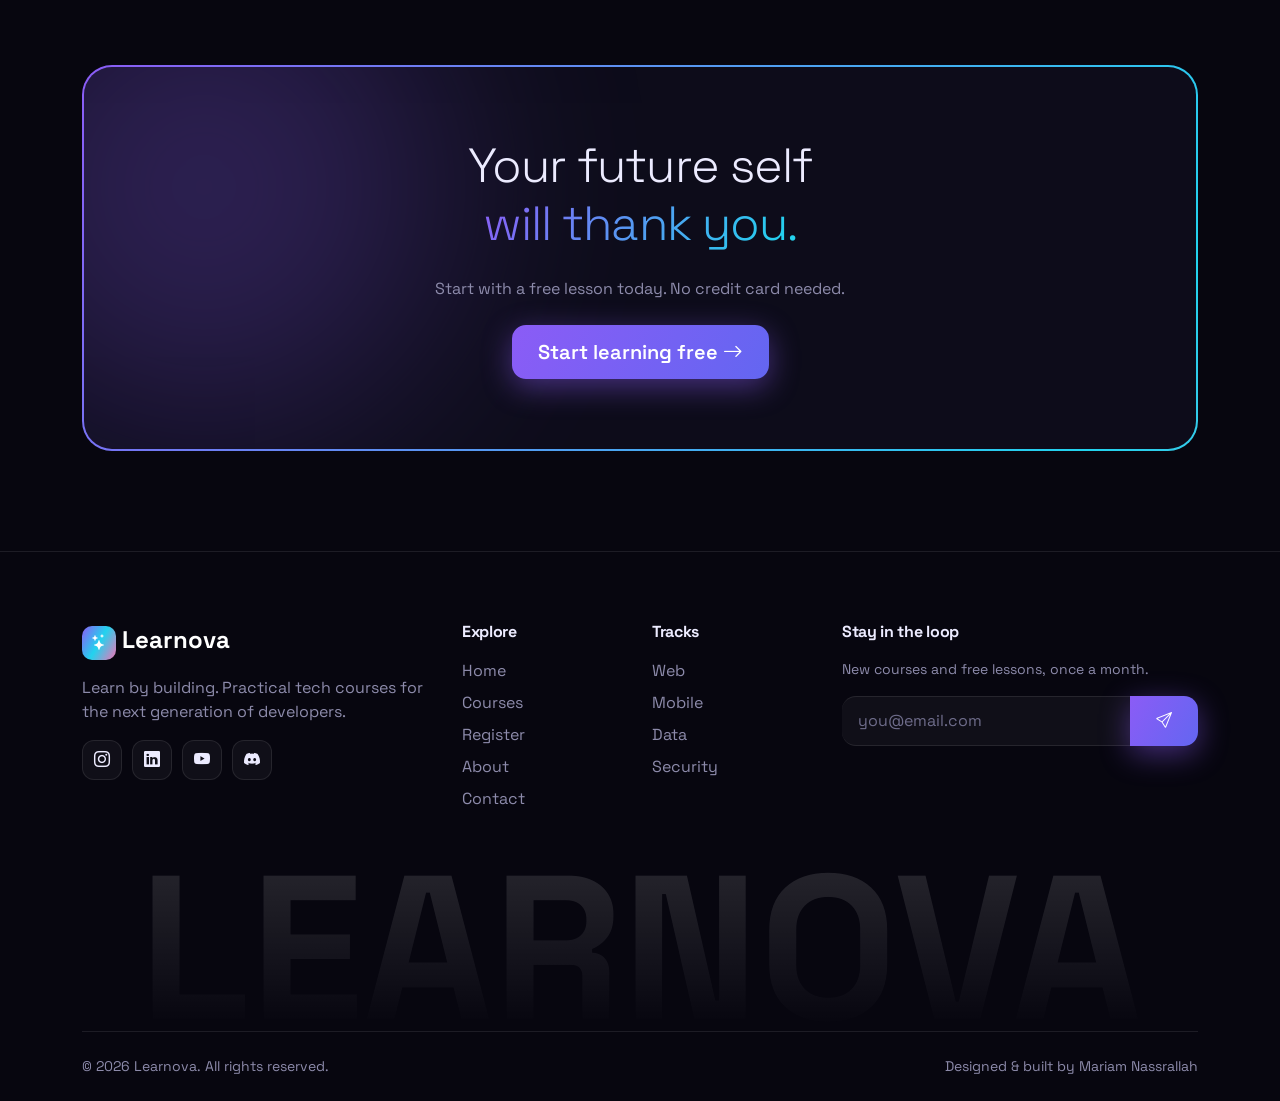
==== commit ae4ac337: "Add interactive course registration page" ====
--- a/index.html
+++ b/index.html
@@ -22,10 +22,11 @@
         <ul class="navbar-nav mx-auto">
             <li class="nav-item"><a class="nav-link active" href="index.html">Home</a></li>
             <li class="nav-item"><a class="nav-link" href="courses.html">Courses</a></li>
+            <li class="nav-item"><a class="nav-link" href="registration.html">Register</a></li>
             <li class="nav-item"><a class="nav-link" href="about.html">About</a></li>
             <li class="nav-item"><a class="nav-link" href="contact.html">Contact</a></li>
         </ul>
-        <a href="courses.html" class="btn btn-glow btn-sm px-3">Start Learning <i class="bi bi-arrow-right"></i></a>
+        <a href="registration.html" class="btn btn-glow btn-sm px-3">Start Learning <i class="bi bi-arrow-right"></i></a>
       </div>
     </nav>
   </div>
@@ -43,7 +44,7 @@
           <h1 class="mt-4">Learn the skills<br>that <span class="grad-text">build the future.</span></h1>
           <p class="text-muted-c fs-5 my-4">Hands-on courses in web, mobile, data and security. Less theory, more building, with a real project at the end of every course.</p>
           <div class="d-flex flex-wrap gap-3">
-            <a href="courses.html" class="btn btn-glow">Explore Courses <i class="bi bi-arrow-right"></i></a>
+            <a href="registration.html" class="btn btn-glow">Explore Courses <i class="bi bi-arrow-right"></i></a>
             <a href="about.html" class="btn btn-ghost"><i class="bi bi-play-circle"></i> How it works</a>
           </div>
           <div class="d-flex align-items-center gap-3 mt-5">
@@ -249,7 +250,7 @@
           <div class="z-1">
             <h2 class="display-5">Your future self<br><span class="grad-text">will thank you.</span></h2>
             <p class="text-muted-c my-4">Start with a free lesson today. No credit card needed.</p>
-            <a href="courses.html" class="btn btn-glow btn-lg">Start learning free <i class="bi bi-arrow-right"></i></a>
+            <a href="registration.html" class="btn btn-glow btn-lg">Start learning free <i class="bi bi-arrow-right"></i></a>
           </div>
         </div>
       </div>
@@ -275,6 +276,7 @@
           <ul class="list-unstyled">
             <li class="mb-2"><a href="index.html">Home</a></li>
             <li class="mb-2"><a href="courses.html">Courses</a></li>
+            <li class="mb-2"><a href="registration.html">Register</a></li>
             <li class="mb-2"><a href="about.html">About</a></li>
             <li class="mb-2"><a href="contact.html">Contact</a></li>
           </ul>
